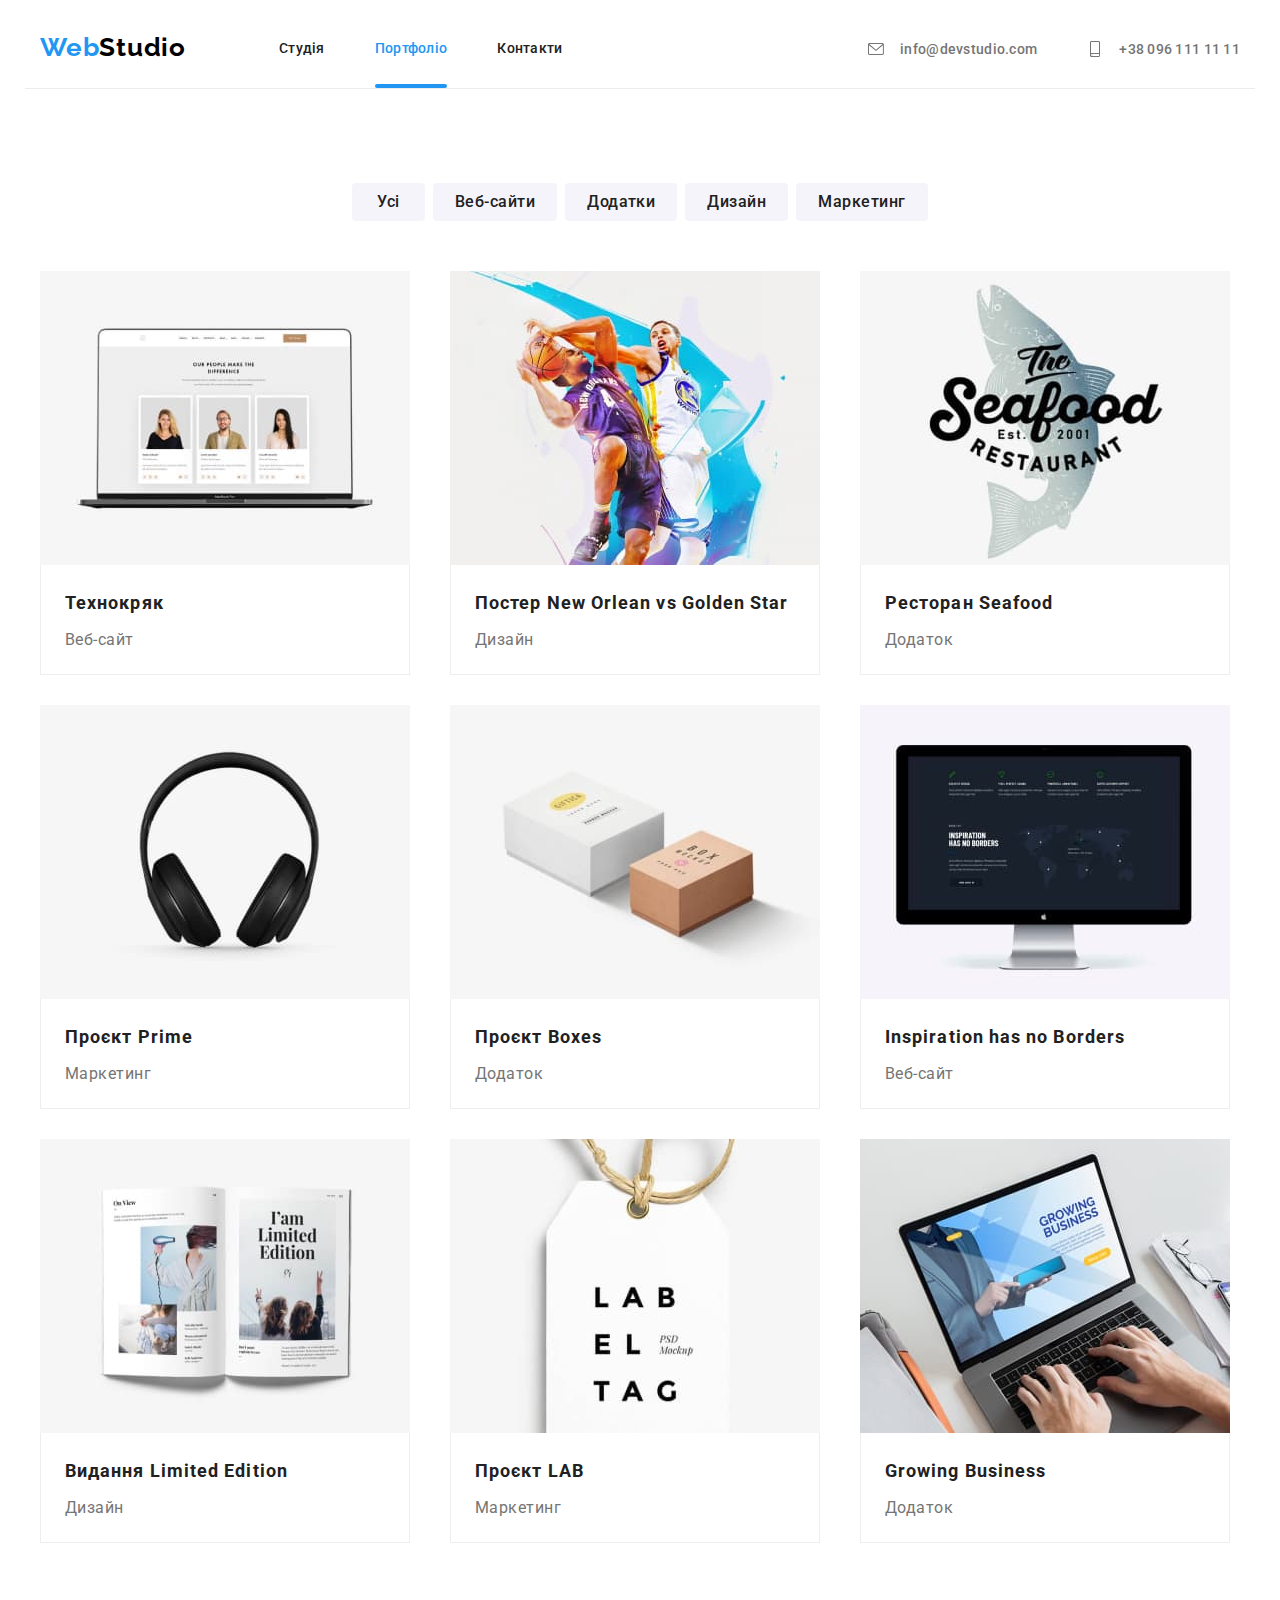
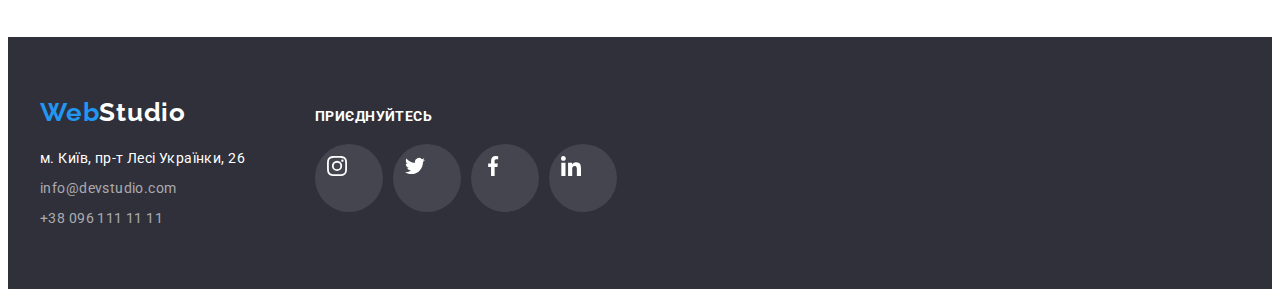
==== portfolio.html @ 4a4458d2 "files added" ====
<!DOCTYPE html>
<html lang="uk">
  <head>
    <meta charset="UTF-8" />
    <meta http-equiv="X-UA-Compatible" content="IE=edge" />
    <meta name="viewport" content="width=device-width, initial-scale=1.0" />
    <title>Портфоліо</title>
    <link rel="preconnect" href="https://fonts.googleapis.com" />
    <link rel="preconnect" href="https://fonts.gstatic.com" crossorigin />
    <link href="https://fonts.googleapis.com/css2?family=Raleway:wght@700&family=Roboto:wght@400;500;700;900&display=swap" rel="stylesheet" />
    <link
      rel="stylesheet"
      href="https://cdnjs.cloudflare.com/ajax/libs/modern-normalize/1.1.0/modern-normalize.min.css"
      integrity="sha512-wpPYUAdjBVSE4KJnH1VR1HeZfpl1ub8YT/NKx4PuQ5NmX2tKuGu6U/JRp5y+Y8XG2tV+wKQpNHVUX03MfMFn9Q=="
      crossorigin="anonymous"
      referrerpolicy="no-referrer"
    />
    <link rel="stylesheet" href="./css/styles.css" />
  </head>
  <body>
    <!-- Header-->
    <header class="header">
      <div class="container container-header">
        <nav>
          <!--Logo-->
          <a href="./index.html" class="links-general header-logo-link"><span class="logo-text-accent">Web</span>Studio</a>
          <!--Browser-->
          <ul class="content-list-general">
            <li><a href="./index.html" class="links-general links-selection header-nav-link">Студія</a></li>
            <li><a href="./portfolio.html" class="links-general links-selection header-nav-link selected-link">Портфоліо</a></li>
            <li><a href="#" class="links-general links-selection header-nav-link">Контакти</a></li>
          </ul>
        </nav>
        <!--Contact links-->
        <ul class="content-list-general">
          <li>
            <a href="mailto:info@devstudio.com" class="links-general links-selection header-adress-link">
              <svg class="header-adress-link-icon">
                <use href="./images/icons.svg#icon-email"></use>
              </svg>
              info@devstudio.com</a
            >
          </li>
          <li>
            <a href="tel:++380961111111" class="links-general links-selection header-adress-link">
              <svg class="header-adress-link-icon">
                <use href="./images/icons.svg#icon-phone"></use>
              </svg>
              +38 096 111 11 11</a
            >
          </li>
        </ul>
      </div>
    </header>
    <!-- Main content-->
    <main class="main-content">
      <!--Content section-->
      <section class="section">
        <div class="container">
          <h1 class="visually-hidden">Наші проєкти</h1>
          <!-- Content filter -->
          <ul class="content-list-general portfolio-filter-list">
            <li class="portfolio-filter-list-item">
              <button type="button" class="btn-general portfolio-filter-btn portfolio-filter-btn-1">Усі</button>
            </li>
            <li class="portfolio-filter-list-item"><button type="button" class="btn-general portfolio-filter-btn">Веб-сайти</button></li>
            <li class="portfolio-filter-list-item"><button type="button" class="btn-general portfolio-filter-btn">Додатки</button></li>
            <li class="portfolio-filter-list-item"><button type="button" class="btn-general portfolio-filter-btn">Дизайн</button></li>
            <li class="portfolio-filter-list-item"><button type="button" class="btn-general portfolio-filter-btn">Маркетинг</button></li>
          </ul>
          <!-- Projects display -->
          <ul class="content-list-general portfolio-list">
            <!-- Технокряк -->
            <li class="portfolio-list-item">
              <a href="#" class="links-general portfolio-item-link">
                <div class="pic-overlay">
                  <img src="./images/technokryak.jpg" alt="Ноутбук з відкритою сторінкою сайту" width="370" height="294" class="image-display" />
                  <p>
                    Ресурс пропонує комплексні пропозиції з різним рівнем функціоналу та сервісів. Все це дозволить відвідувачу отримати вичерпні
                    відомості про компанію чи приватну особу.
                  </p>
                </div>
                <div class="title-text">
                  <h2>Технокряк</h2>
                  <p>Веб-сайт</p>
                </div>
              </a>
            </li>
            <!-- Постер New Orlean vs Golden Star -->
            <li class="portfolio-list-item">
              <a href="#" class="links-general portfolio-item-link">
                <div class="pic-overlay">
                  <img
                    src="./images/new-orlean-vs-golden-star.jpg"
                    alt="Постер із зображенням двох баскетболістів"
                    width="370"
                    height="294"
                    class="image-display"
                  />
                  <p>
                    Ресурс пропонує комплексні пропозиції з різним рівнем функціоналу та сервісів. Все це дозволить відвідувачу отримати вичерпні
                    відомості про компанію чи приватну особу.
                  </p>
                </div>
                <div class="title-text">
                  <h2>Постер New Orlean vs Golden Star</h2>
                  <p>Дизайн</p>
                </div>
              </a>
            </li>
            <!-- Ресторан Seafood -->
            <li class="portfolio-list-item">
              <a href="#" class="links-general portfolio-item-link">
                <div class="pic-overlay">
                  <img src="./images/seafood-resto.jpg" alt="Логотип ресторану морепродуктів" width="370" height="294" class="image-display" />
                  <p>
                    Ресурс пропонує комплексні пропозиції з різним рівнем функціоналу та сервісів. Все це дозволить відвідувачу отримати вичерпні
                    відомості про компанію чи приватну особу.
                  </p>
                </div>
                <div class="title-text">
                  <h2>Ресторан Seafood</h2>
                  <p>Додаток</p>
                </div>
              </a>
            </li>
            <!-- Проєкт Prime -->
            <li class="portfolio-list-item">
              <a href="#" class="links-general portfolio-item-link">
                <div class="pic-overlay">
                  <img src="./images/prime-project.jpg" alt="Ілюстраційне фото навушників" width="370" height="294" class="image-display" />
                  <p>
                    Ресурс пропонує комплексні пропозиції з різним рівнем функціоналу та сервісів. Все це дозволить відвідувачу отримати вичерпні
                    відомості про компанію чи приватну особу.
                  </p>
                </div>
                <div class="title-text">
                  <h2>Проєкт Prime</h2>
                  <p>Маркетинг</p>
                </div>
              </a>
            </li>
            <!-- Проєкт Boxes -->
            <li class="portfolio-list-item">
              <a href="#" class="links-general portfolio-item-link">
                <div class="pic-overlay">
                  <img src="./images/boxes-projects.jpg" alt="Коробки із рекламним маркуванням" width="370" height="294" class="image-display" />
                  <p>
                    Ресурс пропонує комплексні пропозиції з різним рівнем функціоналу та сервісів. Все це дозволить відвідувачу отримати вичерпні
                    відомості про компанію чи приватну особу.
                  </p>
                </div>
                <div class="title-text">
                  <h2>Проєкт Boxes</h2>
                  <p>Додаток</p>
                </div>
              </a>
            </li>
            <!-- Inspiration has no Borders -->
            <li class="portfolio-list-item">
              <a href="#" class="links-general portfolio-item-link">
                <div class="pic-overlay">
                  <img
                    src="./images/inspiration-has-no-borders.jpg"
                    alt="Монітор із відкритою сторінкою сайту"
                    width="370"
                    height="294"
                    class="image-display"
                  />
                  <p>
                    Ресурс пропонує комплексні пропозиції з різним рівнем функціоналу та сервісів. Все це дозволить відвідувачу отримати вичерпні
                    відомості про компанію чи приватну особу.
                  </p>
                </div>
                <div class="title-text">
                  <h2>Inspiration has no Borders</h2>
                  <p>Веб-сайт</p>
                </div>
              </a>
            </li>
            <!-- Видання Limited Edition -->
            <li class="portfolio-list-item">
              <a href="#" class="links-general portfolio-item-link">
                <div class="pic-overlay">
                  <img src="./images/limited-edition-journal.jpg" alt="Розгорнутий журнал" width="370" height="294" class="image-display" />
                  <p>
                    Ресурс пропонує комплексні пропозиції з різним рівнем функціоналу та сервісів. Все це дозволить відвідувачу отримати вичерпні
                    відомості про компанію чи приватну особу.
                  </p>
                </div>
                <div class="title-text">
                  <h2>Видання Limited Edition</h2>
                  <p>Дизайн</p>
                </div>
              </a>
            </li>
            <!-- Проєкт LAB -->
            <li class="portfolio-list-item">
              <a href="#" class="links-general portfolio-item-link">
                <div class="pic-overlay">
                  <img src="./images/lab-project.jpg" alt="Бірка із дизайном бренду" width="370" height="294" class="image-display" />
                  <p>
                    Ресурс пропонує комплексні пропозиції з різним рівнем функціоналу та сервісів. Все це дозволить відвідувачу отримати вичерпні
                    відомості про компанію чи приватну особу.
                  </p>
                </div>
                <div class="title-text">
                  <h2>Проєкт LAB</h2>
                  <p>Маркетинг</p>
                </div>
              </a>
            </li>
            <!-- Growing Business -->
            <li class="portfolio-list-item">
              <a href="#" class="links-general portfolio-item-link">
                <div class="pic-overlay">
                  <img src="./images/growing-business-app.jpg" alt="Людина працює за ноутбуком" width="370" height="294" class="image-display" />
                  <p>
                    Ресурс пропонує комплексні пропозиції з різним рівнем функціоналу та сервісів. Все це дозволить відвідувачу отримати вичерпні
                    відомості про компанію чи приватну особу.
                  </p>
                </div>
                <div class="title-text">
                  <h2>Growing Business</h2>
                  <p>Додаток</p>
                </div>
              </a>
            </li>
          </ul>
        </div>
      </section>
    </main>
    <!--Footer-->
    <footer class="footer">
      <div class="container footer-container">
        <div class="footer-contacts-block">
          <!--Logo-->
          <a href="./index.html" class="links-general footer-logo-text"><span class="logo-text-accent">Web</span>Studio</a>
          <!--Footer info-->
          <address>
            <ul class="content-list-general footer-content-list">
              <li>
                <a
                  href="https://goo.gl/maps/vt1rgCMrE2ZLCeFa9"
                  target="_blank"
                  rel="noopener noreferrer nofollow"
                  class="links-general links-selection footer-adress-link"
                  >м. Київ, пр-т Лесі Українки, 26</a
                >
              </li>
              <li><a href="mailto:info@devstudio.com" class="links-general links-selection footer-contacts-link">info@devstudio.com</a></li>
              <li><a href="tel:++380961111111" class="links-general links-selection footer-contacts-link">+38 096 111 11 11</a></li>
            </ul>
          </address>
        </div>
        <div class="footer-socialmedia-block">
          <p class="footer-socialmedia-claimer">Приєднуйтесь</p>
          <ul class="content-list-general footer-socialmedia-list">
            <li class="footer-socialmedia-list-item">
              <a href="#" aria-label="Посилання на Інстаграм" class="footer-socialmedia-link">
                <svg class="footer-socialmedia-icon">
                  <use href="./images/icons.svg#icon-instagram"></use>
                </svg>
              </a>
            </li>
            <li class="footer-socialmedia-list-item">
              <a href="#" aria-label="Посилання на Твіттер" class="footer-socialmedia-link">
                <svg class="footer-socialmedia-icon">
                  <use href="./images/icons.svg#icon-twitter"></use>
                </svg>
              </a>
            </li>
            <li class="footer-socialmedia-list-item">
              <a href="#" aria-label="Посилання на Фейсбук" class="footer-socialmedia-link">
                <svg class="footer-socialmedia-icon">
                  <use href="./images/icons.svg#icon-facebook"></use>
                </svg>
              </a>
            </li>
            <li class="footer-socialmedia-list-item">
              <a href="#" aria-label="Посилання на Лінкдін" class="footer-socialmedia-link">
                <svg class="footer-socialmedia-icon">
                  <use href="./images/icons.svg#icon-linkedin"></use>
                </svg>
              </a>
            </li>
          </ul>
        </div>
      </div>
    </footer>
  </body>
</html>
---- css/styles.css ----
/* Colors palette: */

:root {
  --txt-logo-black: #000000;
  --white: #ffffff;
  --accent-blue: #2196f3;
  --txt-main: #212121;
  --txt-paragraph-grey: #757575;
  --txt-adress-link-transparent: rgba(255, 255, 255, 0.6);
  --bg-footer: #2f303a;
  --bg-main: #f5f5f5;
  --light-grey: #f5f4fa;
  --color-divider-line: #ececec;
  --color-gallery-item-border: #eeeeee;
  --bg-btn-active: #188ce8;
  --bg-hero-alt: #c4c4c4;
  --icon-grey: #afb1b8;
  --footer-socialmedia-bg: rgba(255, 255, 255, 0.1);
}

/* General */

body {
  font-family: "Roboto", sans-serif;
  color: var(--txt-main);
  line-height: 1;
}
h1,
h2,
h3,
h4,
h5,
h6,
p,
ul {
  margin-top: 0;
  margin-bottom: 0;
}

/* Elements' common styles */
.container {
  width: 1200px;
  margin: 0 auto;
  padding: 0 15px;
}
.section {
  padding-top: 94px;
  padding-bottom: 94px;
}
.section-header {
  padding-bottom: 50px;
  font-weight: 700;
  font-size: 36px;
  line-height: 1.16;
  text-align: center;
  letter-spacing: 0.03em;
}
.content-list-general {
  list-style: none;
  padding-left: 0;
}
.btn-general {
  font-family: inherit;
  text-align: center;
  border-radius: 4px;
  color: var(--txt-main);
  background-color: var(--light-grey);
  cursor: pointer;
  transition: background-color 250ms cubic-bezier(0.4, 0, 0.2, 1);
}
.btn-general:hover,
.btn-general:focus {
  color: var(--white);
  background-color: var(--accent-blue);
}
.links-general {
  color: inherit;
  text-decoration: none;
  transition: color 250ms cubic-bezier(0.4, 0, 0.2, 1);
}
.links-selection:hover,
.links-selection:focus {
  color: var(--accent-blue);
}
.image-display {
  display: block;
}
.visually-hidden {
  position: absolute;
  width: 1px;
  height: 1px;
  margin: -1px;
  border: 0;
  padding: 0;
  white-space: nowrap;
  clip-path: inset(100%);
  clip: rect(0 0 0 0);
  overflow: hidden;
}
/* Logo styles */
.header-logo-link {
  display: block;
  padding-top: 24px;
  padding-bottom: 24px;
  margin-right: 93px;
  font-family: "Raleway";
  font-weight: 700;
  font-size: 26px;
  line-height: 1.19;
  letter-spacing: 0.03em;
  color: var(--txt-logo-black);
}
.footer-logo-text {
  display: inline-block;
  margin-bottom: 20px;
  font-family: "Raleway";
  font-weight: 700;
  font-size: 26px;
  line-height: 1.19;
  letter-spacing: 0.03em;
  color: var(--white);
}
.logo-text-accent {
  font-family: "Raleway";
  font-weight: 700;
  font-size: 26px;
  letter-spacing: 0.03em;
  color: var(--accent-blue);
}

/* Header */
.header {
  background-color: var(--white);
}
.container-header {
  display: flex;
  align-items: center;
  border-bottom: 1px solid var(--color-divider-line);
}
.container-header nav,
.container-header ul {
  display: flex;
}
.container-header ul li:not(:last-child) {
  margin-right: 50px;
}
.container-header > ul {
  margin-left: auto;
}
.header-nav-link {
  display: block;
  padding-top: 32px;
  padding-bottom: 32px;
  font-weight: 500;
  font-size: 14px;
  line-height: 1.143;
  letter-spacing: 0.02em;
  color: var(--txt-main);
}
.selected-link {
  color: var(--accent-blue);
  position: relative;
}
.selected-link::after {
  content: "";
  display: block;
  bottom: 0;
  left: 0;
  position: absolute;
  width: 100%;
  height: 4px;
  border-radius: 3px;
  background-color: var(--accent-blue);
}
.header-adress-link {
  display: inline-flex;
  padding-top: 32px;
  padding-bottom: 31px;
  align-items: center;
  font-weight: 500;
  font-size: 14px;
  line-height: 1.143;
  letter-spacing: 0.02em;
  color: var(--txt-paragraph-grey);
  transition: fill 250ms cubic-bezier(0.4, 0, 0.2, 1);
}
.header-adress-link-icon {
  width: 16px;
  height: 16px;
  margin-right: 16px;
  fill: var(--txt-paragraph-grey);
  transition: fill 250ms cubic-bezier(0.4, 0, 0.2, 1);
}
.header-adress-link:hover .header-adress-link-icon,
.header-adress-link:focus .header-adress-link-icon {
  fill: var(--accent-blue);
}

/* .header-adress-link:nth-child(1):before {
  content: "";
  width: 16px;
  height: 12px;
  margin-right: 10px;
  background-image: url("../images/email-icon.svg");
  background-repeat: no-repeat;
  background-size: contain;
}
.header-adress-link:nth-child(2):before {
  content: "";
  width: 10px;
  height: 16px;
  margin-right: 10px;
  background-image: url("../images/phone-icon.svg");
  background-repeat: no-repeat;
  background-size: contain;
} */

/* Footer */
.footer {
  padding-top: 60px;
  padding-bottom: 60px;
  background-color: var(--bg-footer);
}
.footer-container {
  display: flex;
  align-items: baseline;
}
.footer-contacts-block {
  margin-right: 70px;
}
.footer-content-list {
  font-style: normal;
  font-size: 14px;
  line-height: 1.5;
  letter-spacing: 0.03em;
}
.footer-content-list > li:not(:last-child) {
  margin-bottom: 9px;
}
.footer-adress-link {
  color: var(--white);
}
.footer-contacts-link {
  color: var(--txt-adress-link-transparent);
}
.footer-socialmedia-claimer {
  margin-bottom: 20px;
  font-weight: 700;
  font-size: 14px;
  line-height: 1.143;
  letter-spacing: 0.03em;
  text-transform: uppercase;
  color: var(--white);
}
.footer-socialmedia-list {
  display: flex;
  align-items: center;
}
.footer-socialmedia-link {
  display: block;
  width: 44px;
  height: 44px;
  padding: 12px;
  border-radius: 100%;
  background-color: var(--footer-socialmedia-bg);
  transition: background-color 250ms cubic-bezier(0.4, 0, 0.2, 1);
}
.footer-socialmedia-icon {
  width: 20px;
  height: 20px;
  fill: var(--white);
  transition: fill 250ms cubic-bezier(0.4, 0, 0.2, 1);
}
.footer-socialmedia-list-item + .footer-socialmedia-list-item {
  margin-left: 10px;
}
.footer-socialmedia-link:hover,
.footer-socialmedia-link:focus {
  background-color: var(--accent-blue);
}
.footer-socialmedia-link:hover .footer-socialmedia-icon,
.footer-socialmedia-link:focus .footer-socialmedia-icon {
  fill: var(--white);
}

/* HOME PAGE */

/* Main content*/

/* Hero */
.hero-section {
  padding-top: 200px;
  padding-bottom: 200px;
  max-width: 1600px;
  background-color: var(--bg-hero-alt);
  background-image: linear-gradient(to bottom, rgba(47, 48, 58, 0.4), rgba(47, 48, 58, 0.4)), url("../images/hero-bg-img.jpg");
  background-position: center;
  background-repeat: no-repeat;
  background-size: cover;
  text-align: center;
}
.hero-container {
  width: 696px;
  margin: 0 auto;
}
.hero-header {
  margin-bottom: 30px;
  font-weight: 900;
  font-size: 44px;
  line-height: 1.36;
  letter-spacing: 0.06em;
  text-transform: uppercase;
  color: var(--white);
}
.hero-btn {
  min-width: 216px;
  min-height: 50px;
  border: none;
  padding: 10px 32px;
  background-color: var(--accent-blue);
  font-weight: 700;
  font-size: 16px;
  line-height: 1.88;
  letter-spacing: 0.06em;
  color: var(--white);
  transition: background-color 250ms cubic-bezier(0.4, 0, 0.2, 1), box-shadow 250ms cubic-bezier(0.4, 0, 0.2, 1);
}
.hero-btn:hover,
.hero-btn:focus {
  box-shadow: 0px 4px 4px rgba(0, 0, 0, 0.15);
  background-color: var(--bg-btn-active);
}
/* Priorities */
.priorities-list {
  display: flex;
  flex-wrap: wrap;
}
.priorities-list-item {
  width: calc((100% - 90px) / 4);
}
.priorities-list-item + .priorities-list-item {
  margin-left: 30px;
}
.priorities-list-item > h3 {
  margin-bottom: 10px;
  font-weight: 700;
  font-size: 14px;
  letter-spacing: 0.03em;
  text-transform: uppercase;
}
.priorities-list-item p {
  font-size: 14px;
  line-height: 1.71;
  letter-spacing: 0.03em;
  color: var(--txt-paragraph-grey);
}
.priorities-list-item > div {
  width: 270px;
  height: 120px;
  padding: 25px 100px;
  margin-bottom: 30px;
  background-color: var(--light-grey);
  border-radius: 4px;
  align-items: center;
}
.priorities-list-icon {
  width: 70px;
  height: 70px;
}
/* 
.priorities-list-item::before {
  content: "";
  display: block;
  height: 120px;
  margin-bottom: 30px;
  background-repeat: no-repeat;
  background-position: center;
  background-size: contain;
}
.priorities-list-item:nth-child(1)::before {
  background-image: url(../images/Prior-1.svg);
}
.priorities-list-item:nth-child(2)::before {
  background-image: url(../images/Prior-2.svg);
}
.priorities-list-item:nth-child(3)::before {
  background-image: url(../images/Prior-3.svg);
}
.priorities-list-item:nth-child(4)::before {
  background-image: url(../images/Prior-4.svg);
} */
/* Projects */
.projects {
  padding-top: 0px;
}
.projects-list {
  display: flex;
  flex-wrap: wrap;
}
.projects-list-item {
  position: relative;
  width: calc((100% - 60px) / 3);
}
.projects-list-item + .projects-list-item {
  margin-left: 30px;
}
.projects-list-item > p {
  display: block;
  width: 100%;
  height: 70px;
  padding-top: 27px;
  padding-bottom: 27px;
  position: absolute;
  bottom: 0;
  left: 0;
  text-align: center;
  background-color: rgba(47, 48, 58, 0.8);
  font-weight: 700;
  font-size: 14px;
  line-height: 1.143;
  letter-spacing: 0.03em;
  text-transform: uppercase;
  color: var(--white);
}
/* Staff */
.staff {
  background-color: var(--light-grey);
}
.staff-list {
  display: flex;
  flex-wrap: wrap;
  text-align: center;
}
.staff-list-item {
  width: calc((100% - 90px) / 4);
  background-color: var(--white);
  box-shadow: 0px 1px 3px rgba(0, 0, 0, 0.12), 0px 1px 1px rgba(0, 0, 0, 0.14), 0px 2px 1px rgba(0, 0, 0, 0.2);
  border-radius: 0px 0px 4px 4px;
}
.staff-list-item + .staff-list-item {
  margin-left: 30px;
}
.staff-list-item > h3 {
  margin-top: 30px;
  margin-bottom: 10px;
  font-weight: 500;
  font-size: 16px;
  line-height: 1.19;
  letter-spacing: 0.03em;
}
.staff-list-item p {
  margin-bottom: 16px;
  font-size: 16px;
  line-height: 1.19;
  letter-spacing: 0.03em;
  color: var(--txt-paragraph-grey);
}
.staff-socialmedia-list {
  display: flex;
  justify-content: center;
  align-items: center;
  margin-bottom: 30px;
}
.socialmedia-link {
  display: block;
  width: 44px;
  height: 44px;
  padding: 12px;
  border-radius: 100%;
  background-color: transparent;
  transition: background-color 250ms cubic-bezier(0.4, 0, 0.2, 1);
}
.socialmedia-list-icon {
  width: 20px;
  height: 20px;
  fill: var(--icon-grey);
  transition: fill 250ms cubic-bezier(0.4, 0, 0.2, 1);
}
.socialmedia-list-item + .socialmedia-list-item {
  margin-left: 10px;
}
.socialmedia-link:hover,
.socialmedia-link:focus {
  background-color: var(--accent-blue);
}
.socialmedia-link:hover .socialmedia-list-icon,
.socialmedia-link:focus .socialmedia-list-icon {
  fill: var(--white);
}

/* Clients */
.clients-list {
  display: flex;
  justify-content: space-between;
  align-items: center;
}
.clients-list-link {
  display: block;
  width: 170px;
  padding: 16px 32px;
  align-items: center;
  border: 1px solid var(--icon-grey);
  border-radius: 4px;
  transition: border-color 250ms cubic-bezier(0.4, 0, 0.2, 1);
}
.clients-list-icon {
  width: 106px;
  height: 60px;
  fill: var(--icon-grey);
  transition: fill 250ms cubic-bezier(0.4, 0, 0.2, 1);
}
.clients-list-link:hover {
  border-color: var(--accent-blue);
}
.clients-list-link:focus {
  border-color: var(--accent-blue);
}
.clients-list-link:hover .clients-list-icon {
  fill: var(--accent-blue);
}
.clients-list-link:focus .clients-list-icon {
  fill: var(--accent-blue);
}

/* Modal-window */
.modal-overlay {
  width: 100vw;
  height: 100vh;
  display: block;
  position: fixed;
  top: 0;
  left: 0;
  background-color: rgba(0, 0, 0, 0.2);
  opacity: 1;
  transition: opacity 250ms cubic-bezier(0.4, 0, 0.2, 1);
}
.modal-window {
  display: block;
  min-width: 528px;
  min-height: 581px;
  padding: 8px;
  position: absolute;
  top: 50%;
  left: 50%;
  background-color: var(--white);
  box-shadow: 0px 1px 3px rgba(0, 0, 0, 0.12), 0px 1px 1px rgba(0, 0, 0, 0.14), 0px 2px 1px rgba(0, 0, 0, 0.2);
  border-radius: 4px;
  transform: translate(-50%, -50%) scale(1);
  transition: transform 250ms cubic-bezier(0.4, 0, 0.2, 1);
}
.modal-window > button {
  display: block;
  width: 30px;
  height: 30px;
  padding: 6px;
  position: absolute;
  top: 8px;
  right: 8px;
  background-color: var(--white);
  border: 1px solid rgba(0, 0, 0, 0.1);
  border-radius: 100%;
  cursor: pointer;
}
.modal-close-btn {
  display: block;
  width: 18px;
  height: 18px;
  position: absolute;
  top: 50%;
  left: 50%;
  transform: translate(-50%, -50%);
}
.modal-overlay.is-hidden {
  opacity: 0;
  visibility: hidden;
  pointer-events: none;
}
.modal-overlay.is-hidden .modal-window {
  transform: translate(-50%, -50%) scale(2);
}

/* PORTFOLIO PAGE */

/* Portfolio filter buttons */
.portfolio-filter-list {
  margin-bottom: 50px;
  display: flex;
  flex-wrap: wrap;
  justify-content: center;
}
.portfolio-filter-list-item + .portfolio-filter-list-item {
  margin-left: 8px;
}
.portfolio-filter-btn {
  padding: 6px 22px;
  border: none;
  font-weight: 500;
  font-size: 16px;
  line-height: 1.625;
  letter-spacing: 0.03em;
  transition: background-color 250ms cubic-bezier(0.4, 0, 0.2, 1), box-shadow 250ms cubic-bezier(0.4, 0, 0.2, 1);
}
.portfolio-filter-btn:hover,
.portfolio-filter-btn:focus {
  background-color: #2196f3;
  box-shadow: 0px 3px 1px rgba(0, 0, 0, 0.1), 0px 1px 2px rgba(0, 0, 0, 0.08), 0px 2px 2px rgba(0, 0, 0, 0.12);
}
.portfolio-filter-btn-1 {
  padding-left: 25px;
  padding-right: 25px;
}
/* Portfolio main content */

.portfolio-list {
  display: flex;
  flex-wrap: wrap;
}
.portfolio-list-item {
  width: calc((100% - 60px) / 3);
  margin-bottom: 30px;
  margin-right: 30px;
}
.portfolio-list-item:nth-child(3n) {
  margin-right: 0;
}
.portfolio-list-item:nth-last-child(-n + 3) {
  margin-bottom: 0;
}
.portfolio-list-item h2 {
  margin-bottom: 4px;
  font-weight: 700;
  font-size: 18px;
  line-height: 2;
  letter-spacing: 0.06em;
}
.portfolio-list-item p {
  font-size: 16px;
  line-height: 1.88;
  letter-spacing: 0.03em;
  color: var(--txt-paragraph-grey);
}
.portfolio-item-link .title-text {
  padding-left: 24px;
  padding-top: 20px;
  padding-bottom: 19px;
  background-color: var(--white);
  border-right: 1px solid var(--color-gallery-item-border);
  border-left: 1px solid var(--color-gallery-item-border);
  border-bottom: 1px solid var(--color-gallery-item-border);
}
.portfolio-item-link {
  display: inline-block;
  transition: box-shadow 250ms cubic-bezier(0.4, 0, 0.2, 1);
}
.portfolio-item-link .pic-overlay {
  position: relative;
  overflow: hidden;
}
.pic-overlay > p {
  display: block;
  width: 100%;
  height: 100%;
  padding: 63px 24px;
  position: absolute;
  bottom: 0;
  left: 0;
  align-items: center;
  background-color: rgba(33, 150, 243, 0.9);
  font-size: 18px;
  line-height: 1.56;
  letter-spacing: 0.03em;
  color: var(--white);
  transform: translateY(100%);
  transition: transform 250ms cubic-bezier(0.4, 0, 0.2, 1), opacity 250ms cubic-bezier(0.4, 0, 0.2, 1);
  opacity: 0;
}
.portfolio-item-link:hover,
.portfolio-item-link:focus {
  box-shadow: 0px 1px 1px rgba(0, 0, 0, 0.12), 0px 4px 4px rgba(0, 0, 0, 0.06), 1px 4px 6px rgba(0, 0, 0, 0.16);
}
.portfolio-item-link:hover .pic-overlay > p,
.portfolio-item-link:focus .pic-overlay > p {
  transform: translateY(0);
  opacity: 1;
}
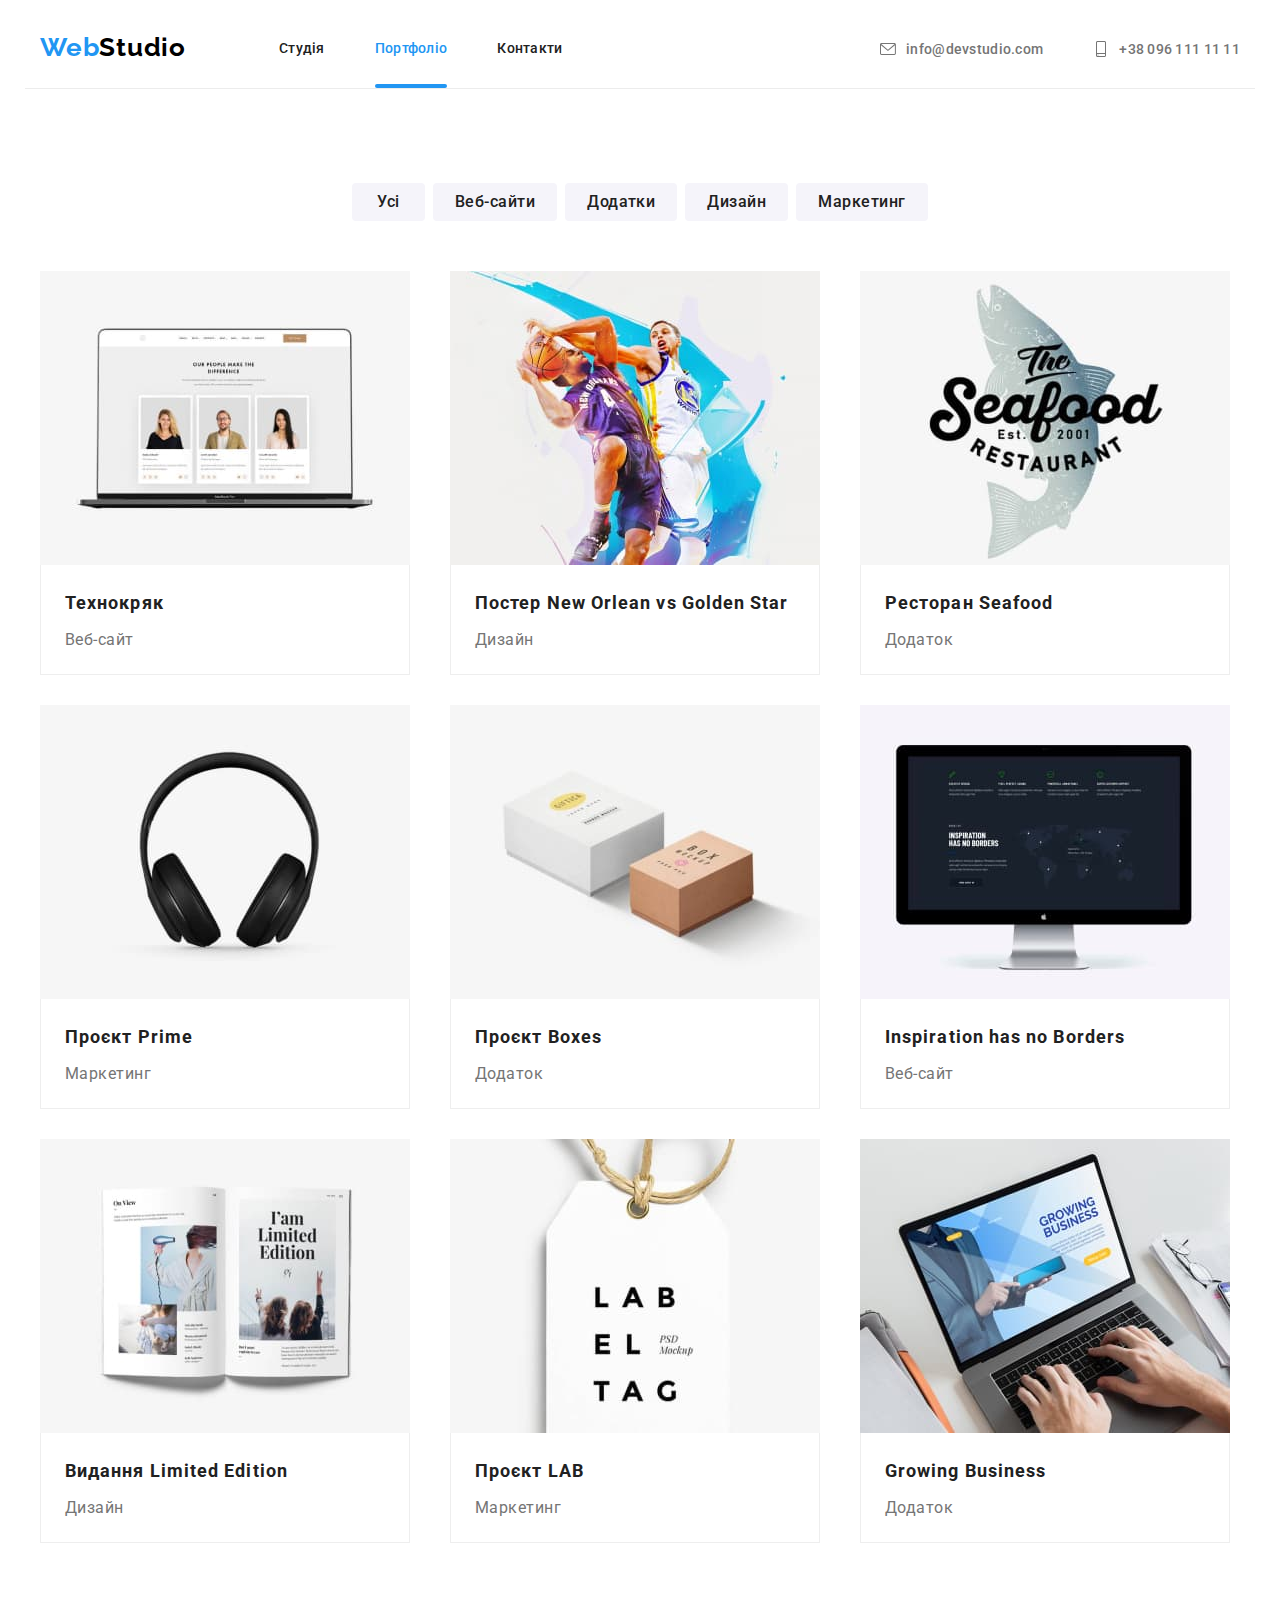
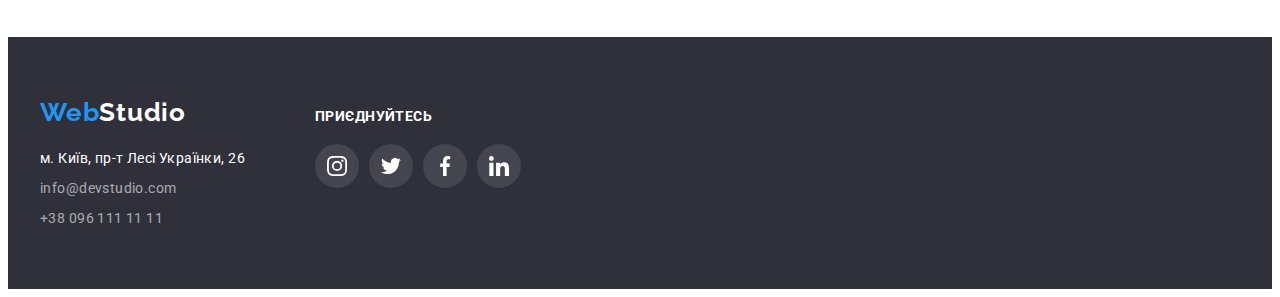
==== commit 3bcf1081: "subscription form input styles added" ====
--- a/portfolio.html
+++ b/portfolio.html
@@ -7,7 +7,10 @@
     <title>Портфоліо</title>
     <link rel="preconnect" href="https://fonts.googleapis.com" />
     <link rel="preconnect" href="https://fonts.gstatic.com" crossorigin />
-    <link href="https://fonts.googleapis.com/css2?family=Raleway:wght@700&family=Roboto:wght@400;500;700;900&display=swap" rel="stylesheet" />
+    <link
+      href="https://fonts.googleapis.com/css2?family=Raleway:wght@700&family=Roboto:wght@400;500;700;900&display=swap"
+      rel="stylesheet"
+    />
     <link
       rel="stylesheet"
       href="https://cdnjs.cloudflare.com/ajax/libs/modern-normalize/1.1.0/modern-normalize.min.css"
@@ -23,18 +26,39 @@
       <div class="container container-header">
         <nav>
           <!--Logo-->
-          <a href="./index.html" class="links-general header-logo-link"><span class="logo-text-accent">Web</span>Studio</a>
+          <a href="./index.html" class="links-general header-logo-link"
+            ><span class="logo-text-accent">Web</span>Studio</a
+          >
           <!--Browser-->
           <ul class="content-list-general">
-            <li><a href="./index.html" class="links-general links-selection header-nav-link">Студія</a></li>
-            <li><a href="./portfolio.html" class="links-general links-selection header-nav-link selected-link">Портфоліо</a></li>
-            <li><a href="#" class="links-general links-selection header-nav-link">Контакти</a></li>
+            <li>
+              <a
+                href="./index.html"
+                class="links-general links-selection header-nav-link"
+                >Студія</a
+              >
+            </li>
+            <li>
+              <a
+                href="./portfolio.html"
+                class="links-general links-selection header-nav-link selected-link"
+                >Портфоліо</a
+              >
+            </li>
+            <li>
+              <a href="#" class="links-general links-selection header-nav-link"
+                >Контакти</a
+              >
+            </li>
           </ul>
         </nav>
         <!--Contact links-->
         <ul class="content-list-general">
           <li>
-            <a href="mailto:info@devstudio.com" class="links-general links-selection header-adress-link">
+            <a
+              href="mailto:info@devstudio.com"
+              class="links-general links-selection header-adress-link"
+            >
               <svg class="header-adress-link-icon">
                 <use href="./images/icons.svg#icon-email"></use>
               </svg>
@@ -42,7 +66,10 @@
             >
           </li>
           <li>
-            <a href="tel:++380961111111" class="links-general links-selection header-adress-link">
+            <a
+              href="tel:++380961111111"
+              class="links-general links-selection header-adress-link"
+            >
               <svg class="header-adress-link-icon">
                 <use href="./images/icons.svg#icon-phone"></use>
               </svg>
@@ -61,12 +88,33 @@
           <!-- Content filter -->
           <ul class="content-list-general portfolio-filter-list">
             <li class="portfolio-filter-list-item">
-              <button type="button" class="btn-general portfolio-filter-btn portfolio-filter-btn-1">Усі</button>
-            </li>
-            <li class="portfolio-filter-list-item"><button type="button" class="btn-general portfolio-filter-btn">Веб-сайти</button></li>
-            <li class="portfolio-filter-list-item"><button type="button" class="btn-general portfolio-filter-btn">Додатки</button></li>
-            <li class="portfolio-filter-list-item"><button type="button" class="btn-general portfolio-filter-btn">Дизайн</button></li>
-            <li class="portfolio-filter-list-item"><button type="button" class="btn-general portfolio-filter-btn">Маркетинг</button></li>
+              <button
+                type="button"
+                class="btn-general portfolio-filter-btn portfolio-filter-btn-1"
+              >
+                Усі
+              </button>
+            </li>
+            <li class="portfolio-filter-list-item">
+              <button type="button" class="btn-general portfolio-filter-btn">
+                Веб-сайти
+              </button>
+            </li>
+            <li class="portfolio-filter-list-item">
+              <button type="button" class="btn-general portfolio-filter-btn">
+                Додатки
+              </button>
+            </li>
+            <li class="portfolio-filter-list-item">
+              <button type="button" class="btn-general portfolio-filter-btn">
+                Дизайн
+              </button>
+            </li>
+            <li class="portfolio-filter-list-item">
+              <button type="button" class="btn-general portfolio-filter-btn">
+                Маркетинг
+              </button>
+            </li>
           </ul>
           <!-- Projects display -->
           <ul class="content-list-general portfolio-list">
@@ -74,10 +122,17 @@
             <li class="portfolio-list-item">
               <a href="#" class="links-general portfolio-item-link">
                 <div class="pic-overlay">
-                  <img src="./images/technokryak.jpg" alt="Ноутбук з відкритою сторінкою сайту" width="370" height="294" class="image-display" />
-                  <p>
-                    Ресурс пропонує комплексні пропозиції з різним рівнем функціоналу та сервісів. Все це дозволить відвідувачу отримати вичерпні
-                    відомості про компанію чи приватну особу.
+                  <img
+                    src="./images/technokryak.jpg"
+                    alt="Ноутбук з відкритою сторінкою сайту"
+                    width="370"
+                    height="294"
+                    class="image-display"
+                  />
+                  <p>
+                    Ресурс пропонує комплексні пропозиції з різним рівнем
+                    функціоналу та сервісів. Все це дозволить відвідувачу
+                    отримати вичерпні відомості про компанію чи приватну особу.
                   </p>
                 </div>
                 <div class="title-text">
@@ -98,8 +153,9 @@
                     class="image-display"
                   />
                   <p>
-                    Ресурс пропонує комплексні пропозиції з різним рівнем функціоналу та сервісів. Все це дозволить відвідувачу отримати вичерпні
-                    відомості про компанію чи приватну особу.
+                    Ресурс пропонує комплексні пропозиції з різним рівнем
+                    функціоналу та сервісів. Все це дозволить відвідувачу
+                    отримати вичерпні відомості про компанію чи приватну особу.
                   </p>
                 </div>
                 <div class="title-text">
@@ -112,10 +168,17 @@
             <li class="portfolio-list-item">
               <a href="#" class="links-general portfolio-item-link">
                 <div class="pic-overlay">
-                  <img src="./images/seafood-resto.jpg" alt="Логотип ресторану морепродуктів" width="370" height="294" class="image-display" />
-                  <p>
-                    Ресурс пропонує комплексні пропозиції з різним рівнем функціоналу та сервісів. Все це дозволить відвідувачу отримати вичерпні
-                    відомості про компанію чи приватну особу.
+                  <img
+                    src="./images/seafood-resto.jpg"
+                    alt="Логотип ресторану морепродуктів"
+                    width="370"
+                    height="294"
+                    class="image-display"
+                  />
+                  <p>
+                    Ресурс пропонує комплексні пропозиції з різним рівнем
+                    функціоналу та сервісів. Все це дозволить відвідувачу
+                    отримати вичерпні відомості про компанію чи приватну особу.
                   </p>
                 </div>
                 <div class="title-text">
@@ -128,10 +191,17 @@
             <li class="portfolio-list-item">
               <a href="#" class="links-general portfolio-item-link">
                 <div class="pic-overlay">
-                  <img src="./images/prime-project.jpg" alt="Ілюстраційне фото навушників" width="370" height="294" class="image-display" />
-                  <p>
-                    Ресурс пропонує комплексні пропозиції з різним рівнем функціоналу та сервісів. Все це дозволить відвідувачу отримати вичерпні
-                    відомості про компанію чи приватну особу.
+                  <img
+                    src="./images/prime-project.jpg"
+                    alt="Ілюстраційне фото навушників"
+                    width="370"
+                    height="294"
+                    class="image-display"
+                  />
+                  <p>
+                    Ресурс пропонує комплексні пропозиції з різним рівнем
+                    функціоналу та сервісів. Все це дозволить відвідувачу
+                    отримати вичерпні відомості про компанію чи приватну особу.
                   </p>
                 </div>
                 <div class="title-text">
@@ -144,10 +214,17 @@
             <li class="portfolio-list-item">
               <a href="#" class="links-general portfolio-item-link">
                 <div class="pic-overlay">
-                  <img src="./images/boxes-projects.jpg" alt="Коробки із рекламним маркуванням" width="370" height="294" class="image-display" />
-                  <p>
-                    Ресурс пропонує комплексні пропозиції з різним рівнем функціоналу та сервісів. Все це дозволить відвідувачу отримати вичерпні
-                    відомості про компанію чи приватну особу.
+                  <img
+                    src="./images/boxes-projects.jpg"
+                    alt="Коробки із рекламним маркуванням"
+                    width="370"
+                    height="294"
+                    class="image-display"
+                  />
+                  <p>
+                    Ресурс пропонує комплексні пропозиції з різним рівнем
+                    функціоналу та сервісів. Все це дозволить відвідувачу
+                    отримати вичерпні відомості про компанію чи приватну особу.
                   </p>
                 </div>
                 <div class="title-text">
@@ -168,8 +245,9 @@
                     class="image-display"
                   />
                   <p>
-                    Ресурс пропонує комплексні пропозиції з різним рівнем функціоналу та сервісів. Все це дозволить відвідувачу отримати вичерпні
-                    відомості про компанію чи приватну особу.
+                    Ресурс пропонує комплексні пропозиції з різним рівнем
+                    функціоналу та сервісів. Все це дозволить відвідувачу
+                    отримати вичерпні відомості про компанію чи приватну особу.
                   </p>
                 </div>
                 <div class="title-text">
@@ -182,10 +260,17 @@
             <li class="portfolio-list-item">
               <a href="#" class="links-general portfolio-item-link">
                 <div class="pic-overlay">
-                  <img src="./images/limited-edition-journal.jpg" alt="Розгорнутий журнал" width="370" height="294" class="image-display" />
-                  <p>
-                    Ресурс пропонує комплексні пропозиції з різним рівнем функціоналу та сервісів. Все це дозволить відвідувачу отримати вичерпні
-                    відомості про компанію чи приватну особу.
+                  <img
+                    src="./images/limited-edition-journal.jpg"
+                    alt="Розгорнутий журнал"
+                    width="370"
+                    height="294"
+                    class="image-display"
+                  />
+                  <p>
+                    Ресурс пропонує комплексні пропозиції з різним рівнем
+                    функціоналу та сервісів. Все це дозволить відвідувачу
+                    отримати вичерпні відомості про компанію чи приватну особу.
                   </p>
                 </div>
                 <div class="title-text">
@@ -198,10 +283,17 @@
             <li class="portfolio-list-item">
               <a href="#" class="links-general portfolio-item-link">
                 <div class="pic-overlay">
-                  <img src="./images/lab-project.jpg" alt="Бірка із дизайном бренду" width="370" height="294" class="image-display" />
-                  <p>
-                    Ресурс пропонує комплексні пропозиції з різним рівнем функціоналу та сервісів. Все це дозволить відвідувачу отримати вичерпні
-                    відомості про компанію чи приватну особу.
+                  <img
+                    src="./images/lab-project.jpg"
+                    alt="Бірка із дизайном бренду"
+                    width="370"
+                    height="294"
+                    class="image-display"
+                  />
+                  <p>
+                    Ресурс пропонує комплексні пропозиції з різним рівнем
+                    функціоналу та сервісів. Все це дозволить відвідувачу
+                    отримати вичерпні відомості про компанію чи приватну особу.
                   </p>
                 </div>
                 <div class="title-text">
@@ -214,10 +306,17 @@
             <li class="portfolio-list-item">
               <a href="#" class="links-general portfolio-item-link">
                 <div class="pic-overlay">
-                  <img src="./images/growing-business-app.jpg" alt="Людина працює за ноутбуком" width="370" height="294" class="image-display" />
-                  <p>
-                    Ресурс пропонує комплексні пропозиції з різним рівнем функціоналу та сервісів. Все це дозволить відвідувачу отримати вичерпні
-                    відомості про компанію чи приватну особу.
+                  <img
+                    src="./images/growing-business-app.jpg"
+                    alt="Людина працює за ноутбуком"
+                    width="370"
+                    height="294"
+                    class="image-display"
+                  />
+                  <p>
+                    Ресурс пропонує комплексні пропозиції з різним рівнем
+                    функціоналу та сервісів. Все це дозволить відвідувачу
+                    отримати вичерпні відомості про компанію чи приватну особу.
                   </p>
                 </div>
                 <div class="title-text">
@@ -235,7 +334,9 @@
       <div class="container footer-container">
         <div class="footer-contacts-block">
           <!--Logo-->
-          <a href="./index.html" class="links-general footer-logo-text"><span class="logo-text-accent">Web</span>Studio</a>
+          <a href="./index.html" class="links-general footer-logo-text"
+            ><span class="logo-text-accent">Web</span>Studio</a
+          >
           <!--Footer info-->
           <address>
             <ul class="content-list-general footer-content-list">
@@ -248,37 +349,65 @@
                   >м. Київ, пр-т Лесі Українки, 26</a
                 >
               </li>
-              <li><a href="mailto:info@devstudio.com" class="links-general links-selection footer-contacts-link">info@devstudio.com</a></li>
-              <li><a href="tel:++380961111111" class="links-general links-selection footer-contacts-link">+38 096 111 11 11</a></li>
+              <li>
+                <a
+                  href="mailto:info@devstudio.com"
+                  class="links-general links-selection footer-contacts-link"
+                  >info@devstudio.com</a
+                >
+              </li>
+              <li>
+                <a
+                  href="tel:++380961111111"
+                  class="links-general links-selection footer-contacts-link"
+                  >+38 096 111 11 11</a
+                >
+              </li>
             </ul>
           </address>
         </div>
         <div class="footer-socialmedia-block">
-          <p class="footer-socialmedia-claimer">Приєднуйтесь</p>
+          <p class="footer-claimer">Приєднуйтесь</p>
           <ul class="content-list-general footer-socialmedia-list">
             <li class="footer-socialmedia-list-item">
-              <a href="#" aria-label="Посилання на Інстаграм" class="footer-socialmedia-link">
+              <a
+                href="#"
+                aria-label="Посилання на Інстаграм"
+                class="footer-socialmedia-link"
+              >
                 <svg class="footer-socialmedia-icon">
                   <use href="./images/icons.svg#icon-instagram"></use>
                 </svg>
               </a>
             </li>
             <li class="footer-socialmedia-list-item">
-              <a href="#" aria-label="Посилання на Твіттер" class="footer-socialmedia-link">
+              <a
+                href="#"
+                aria-label="Посилання на Твіттер"
+                class="footer-socialmedia-link"
+              >
                 <svg class="footer-socialmedia-icon">
                   <use href="./images/icons.svg#icon-twitter"></use>
                 </svg>
               </a>
             </li>
             <li class="footer-socialmedia-list-item">
-              <a href="#" aria-label="Посилання на Фейсбук" class="footer-socialmedia-link">
+              <a
+                href="#"
+                aria-label="Посилання на Фейсбук"
+                class="footer-socialmedia-link"
+              >
                 <svg class="footer-socialmedia-icon">
                   <use href="./images/icons.svg#icon-facebook"></use>
                 </svg>
               </a>
             </li>
             <li class="footer-socialmedia-list-item">
-              <a href="#" aria-label="Посилання на Лінкдін" class="footer-socialmedia-link">
+              <a
+                href="#"
+                aria-label="Посилання на Лінкдін"
+                class="footer-socialmedia-link"
+              >
                 <svg class="footer-socialmedia-icon">
                   <use href="./images/icons.svg#icon-linkedin"></use>
                 </svg>
--- a/css/styles.css
+++ b/css/styles.css
@@ -48,7 +48,7 @@
   padding-bottom: 94px;
 }
 .section-header {
-  padding-bottom: 50px;
+  margin-bottom: 50px;
   font-weight: 700;
   font-size: 36px;
   line-height: 1.16;
@@ -187,7 +187,7 @@
 .header-adress-link-icon {
   width: 16px;
   height: 16px;
-  margin-right: 16px;
+  margin-right: 10px;
   fill: var(--txt-paragraph-grey);
   transition: fill 250ms cubic-bezier(0.4, 0, 0.2, 1);
 }
@@ -243,7 +243,10 @@
 .footer-contacts-link {
   color: var(--txt-adress-link-transparent);
 }
-.footer-socialmedia-claimer {
+.footer-socialmedia-block {
+  margin-right: 93px;
+}
+.footer-claimer {
   margin-bottom: 20px;
   font-weight: 700;
   font-size: 14px;
@@ -257,10 +260,11 @@
   align-items: center;
 }
 .footer-socialmedia-link {
-  display: block;
+  display: flex;
+  justify-content: center;
+  align-items: center;
   width: 44px;
   height: 44px;
-  padding: 12px;
   border-radius: 100%;
   background-color: var(--footer-socialmedia-bg);
   transition: background-color 250ms cubic-bezier(0.4, 0, 0.2, 1);
@@ -282,18 +286,66 @@
 .footer-socialmedia-link:focus .footer-socialmedia-icon {
   fill: var(--white);
 }
-
+.subscription-form input {
+  width: 358px;
+  height: 50px;
+  padding: 15px 16px;
+  border: 1px solid rgba(255, 255, 255, 0.3);
+  border-radius: 4px;
+  filter: drop-shadow(0px 4px 4px rgba(0, 0, 0, 0.15));
+  background-color: transparent;
+}
+.subscription-form input[placeholder] {
+  font-size: 16px;
+  line-height: 1.25;
+  letter-spacing: 0.03em;
+  color: rgba(255, 255, 255, 0.6);
+}
+.submit-btn {
+  display: inline-flex;
+  justify-content: center;
+  align-items: center;
+  margin-left: 12px;
+  min-width: 200px;
+  min-height: 50px;
+  border: none;
+  border-radius: 4px;
+  padding: 10px;
+  background-color: var(--accent-blue);
+  font-weight: 700;
+  font-size: 16px;
+  line-height: 1.88;
+  letter-spacing: 0.06em;
+  color: var(--white);
+  text-align: center;
+  transition: background-color 250ms cubic-bezier(0.4, 0, 0.2, 1);
+}
+.submit-btn:hover,
+.submit-btn:focus {
+  background-color: var(--bg-btn-active);
+}
+.submit-btn > svg {
+  width: 24px;
+  height: 24px;
+  margin-left: 10px;
+}
 /* HOME PAGE */
 
 /* Main content*/
 
 /* Hero */
+
 .hero-section {
   padding-top: 200px;
   padding-bottom: 200px;
   max-width: 1600px;
   background-color: var(--bg-hero-alt);
-  background-image: linear-gradient(to bottom, rgba(47, 48, 58, 0.4), rgba(47, 48, 58, 0.4)), url("../images/hero-bg-img.jpg");
+  background-image: linear-gradient(
+      to bottom,
+      rgba(47, 48, 58, 0.4),
+      rgba(47, 48, 58, 0.4)
+    ),
+    url("../images/hero-bg-img.jpg");
   background-position: center;
   background-repeat: no-repeat;
   background-size: cover;
@@ -316,14 +368,17 @@
   min-width: 216px;
   min-height: 50px;
   border: none;
-  padding: 10px 32px;
+  border-radius: 4px;
+  padding: 10px;
   background-color: var(--accent-blue);
   font-weight: 700;
   font-size: 16px;
   line-height: 1.88;
   letter-spacing: 0.06em;
   color: var(--white);
-  transition: background-color 250ms cubic-bezier(0.4, 0, 0.2, 1), box-shadow 250ms cubic-bezier(0.4, 0, 0.2, 1);
+  text-align: center;
+  transition: background-color 250ms cubic-bezier(0.4, 0, 0.2, 1),
+    box-shadow 250ms cubic-bezier(0.4, 0, 0.2, 1);
 }
 .hero-btn:hover,
 .hero-btn:focus {
@@ -331,6 +386,7 @@
   background-color: var(--bg-btn-active);
 }
 /* Priorities */
+
 .priorities-list {
   display: flex;
   flex-wrap: wrap;
@@ -355,9 +411,11 @@
   color: var(--txt-paragraph-grey);
 }
 .priorities-list-item > div {
+  display: flex;
+  justify-content: center;
+  align-items: center;
   width: 270px;
   height: 120px;
-  padding: 25px 100px;
   margin-bottom: 30px;
   background-color: var(--light-grey);
   border-radius: 4px;
@@ -389,6 +447,7 @@
 .priorities-list-item:nth-child(4)::before {
   background-image: url(../images/Prior-4.svg);
 } */
+
 /* Projects */
 .projects {
   padding-top: 0px;
@@ -407,7 +466,7 @@
 .projects-list-item > p {
   display: block;
   width: 100%;
-  height: 70px;
+  min-height: 70px;
   padding-top: 27px;
   padding-bottom: 27px;
   position: absolute;
@@ -423,6 +482,7 @@
   color: var(--white);
 }
 /* Staff */
+
 .staff {
   background-color: var(--light-grey);
 }
@@ -434,21 +494,24 @@
 .staff-list-item {
   width: calc((100% - 90px) / 4);
   background-color: var(--white);
-  box-shadow: 0px 1px 3px rgba(0, 0, 0, 0.12), 0px 1px 1px rgba(0, 0, 0, 0.14), 0px 2px 1px rgba(0, 0, 0, 0.2);
+  box-shadow: 0px 1px 3px rgba(0, 0, 0, 0.12), 0px 1px 1px rgba(0, 0, 0, 0.14),
+    0px 2px 1px rgba(0, 0, 0, 0.2);
   border-radius: 0px 0px 4px 4px;
 }
 .staff-list-item + .staff-list-item {
   margin-left: 30px;
 }
-.staff-list-item > h3 {
-  margin-top: 30px;
+.staff-member-descr {
+  padding: 30px 15px;
+}
+.staff-member-descr > h3 {
   margin-bottom: 10px;
   font-weight: 500;
   font-size: 16px;
   line-height: 1.19;
   letter-spacing: 0.03em;
 }
-.staff-list-item p {
+.staff-member-descr > p {
   margin-bottom: 16px;
   font-size: 16px;
   line-height: 1.19;
@@ -459,13 +522,13 @@
   display: flex;
   justify-content: center;
   align-items: center;
-  margin-bottom: 30px;
 }
 .socialmedia-link {
-  display: block;
+  display: flex;
+  justify-content: center;
+  align-items: center;
   width: 44px;
   height: 44px;
-  padding: 12px;
   border-radius: 100%;
   background-color: transparent;
   transition: background-color 250ms cubic-bezier(0.4, 0, 0.2, 1);
@@ -489,16 +552,18 @@
 }
 
 /* Clients */
+
 .clients-list {
   display: flex;
   justify-content: space-between;
   align-items: center;
 }
 .clients-list-link {
-  display: block;
+  display: flex;
+  justify-content: center;
+  align-items: center;
   width: 170px;
-  padding: 16px 32px;
-  align-items: center;
+  min-height: 92px;
   border: 1px solid var(--icon-grey);
   border-radius: 4px;
   transition: border-color 250ms cubic-bezier(0.4, 0, 0.2, 1);
@@ -543,7 +608,8 @@
   top: 50%;
   left: 50%;
   background-color: var(--white);
-  box-shadow: 0px 1px 3px rgba(0, 0, 0, 0.12), 0px 1px 1px rgba(0, 0, 0, 0.14), 0px 2px 1px rgba(0, 0, 0, 0.2);
+  box-shadow: 0px 1px 3px rgba(0, 0, 0, 0.12), 0px 1px 1px rgba(0, 0, 0, 0.14),
+    0px 2px 1px rgba(0, 0, 0, 0.2);
   border-radius: 4px;
   transform: translate(-50%, -50%) scale(1);
   transition: transform 250ms cubic-bezier(0.4, 0, 0.2, 1);
@@ -598,12 +664,14 @@
   font-size: 16px;
   line-height: 1.625;
   letter-spacing: 0.03em;
-  transition: background-color 250ms cubic-bezier(0.4, 0, 0.2, 1), box-shadow 250ms cubic-bezier(0.4, 0, 0.2, 1);
+  transition: background-color 250ms cubic-bezier(0.4, 0, 0.2, 1),
+    box-shadow 250ms cubic-bezier(0.4, 0, 0.2, 1);
 }
 .portfolio-filter-btn:hover,
 .portfolio-filter-btn:focus {
   background-color: #2196f3;
-  box-shadow: 0px 3px 1px rgba(0, 0, 0, 0.1), 0px 1px 2px rgba(0, 0, 0, 0.08), 0px 2px 2px rgba(0, 0, 0, 0.12);
+  box-shadow: 0px 3px 1px rgba(0, 0, 0, 0.1), 0px 1px 2px rgba(0, 0, 0, 0.08),
+    0px 2px 2px rgba(0, 0, 0, 0.12);
 }
 .portfolio-filter-btn-1 {
   padding-left: 25px;
@@ -640,9 +708,7 @@
   color: var(--txt-paragraph-grey);
 }
 .portfolio-item-link .title-text {
-  padding-left: 24px;
-  padding-top: 20px;
-  padding-bottom: 19px;
+  padding: 20px 24px 19px 24px;
   background-color: var(--white);
   border-right: 1px solid var(--color-gallery-item-border);
   border-left: 1px solid var(--color-gallery-item-border);
@@ -670,16 +736,18 @@
   line-height: 1.56;
   letter-spacing: 0.03em;
   color: var(--white);
+  opacity: 0;
   transform: translateY(100%);
-  transition: transform 250ms cubic-bezier(0.4, 0, 0.2, 1), opacity 250ms cubic-bezier(0.4, 0, 0.2, 1);
-  opacity: 0;
+  transition: transform 250ms cubic-bezier(0.4, 0, 0.2, 1),
+    opacity 250ms cubic-bezier(0.4, 0, 0.2, 1);
 }
 .portfolio-item-link:hover,
 .portfolio-item-link:focus {
-  box-shadow: 0px 1px 1px rgba(0, 0, 0, 0.12), 0px 4px 4px rgba(0, 0, 0, 0.06), 1px 4px 6px rgba(0, 0, 0, 0.16);
+  box-shadow: 0px 1px 1px rgba(0, 0, 0, 0.12), 0px 4px 4px rgba(0, 0, 0, 0.06),
+    1px 4px 6px rgba(0, 0, 0, 0.16);
 }
 .portfolio-item-link:hover .pic-overlay > p,
 .portfolio-item-link:focus .pic-overlay > p {
+  opacity: 1;
   transform: translateY(0);
-  opacity: 1;
-}
+}
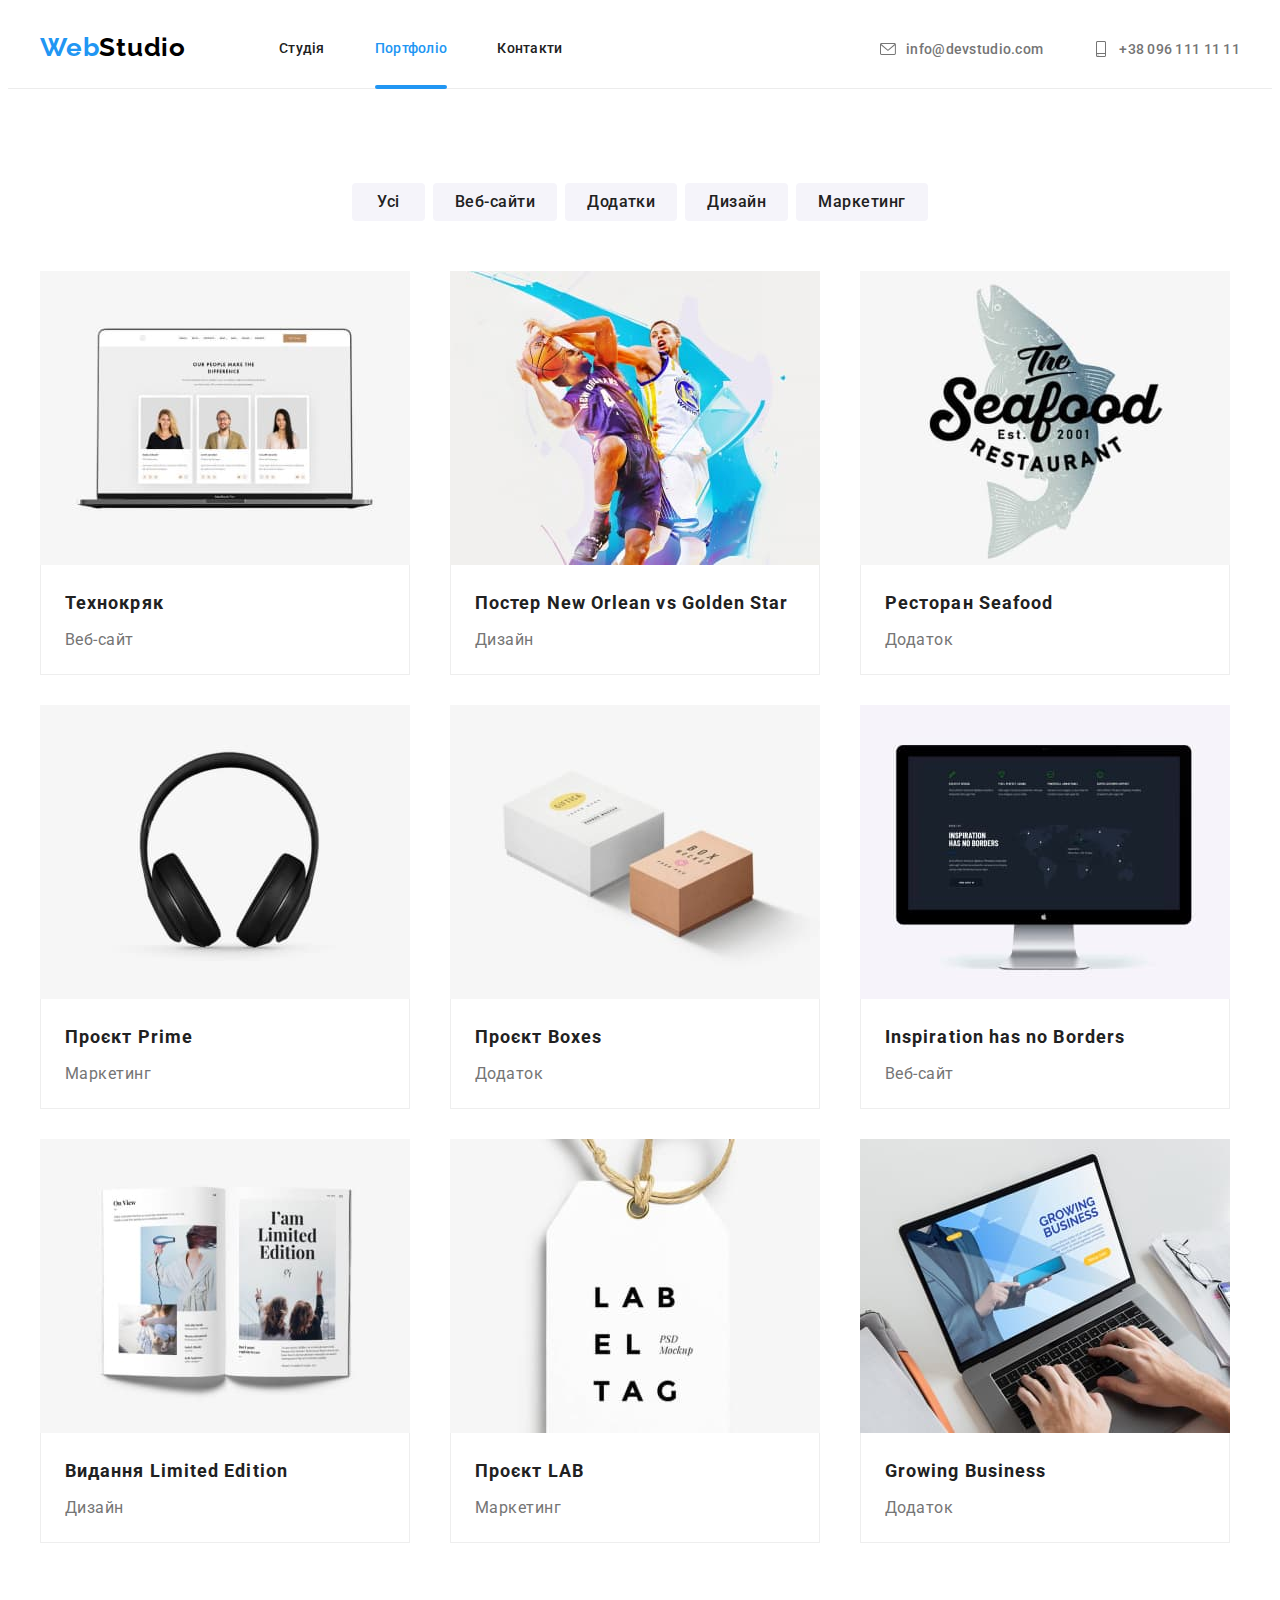
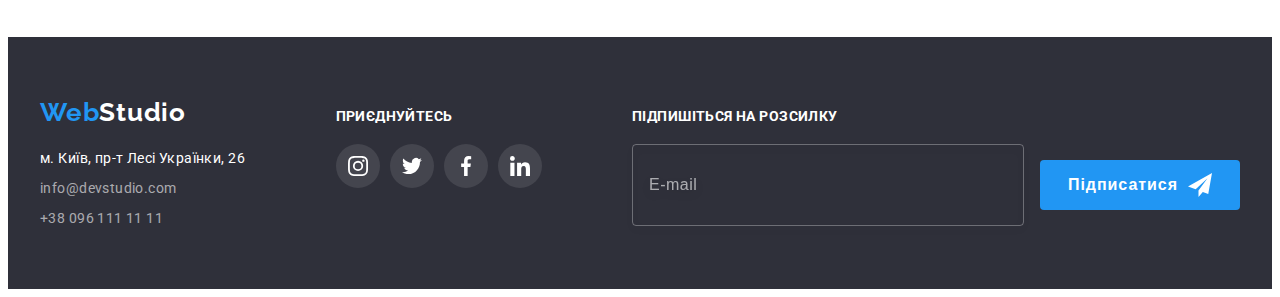
==== commit e55cbd37: "portfolio footer content changed" ====
--- a/portfolio.html
+++ b/portfolio.html
@@ -415,6 +415,25 @@
             </li>
           </ul>
         </div>
+        <div class="footer-subscription-block">
+          <p class="footer-claimer">Підпишіться на розсилку</p>
+          <form action="javascript:void(0);" class="subscription-form">
+            <label for="subsctiption">
+              <input
+                type="email"
+                id="subsctiption"
+                name="subsctiption"
+                placeholder="E-mail"
+                required
+              />
+            </label>
+            <button type="submit" class="btn-genera submit-btn">
+              Підписатися<svg class="footer-socialmedia-icon">
+                <use href="./images/icons.svg#icon-send"></use>
+              </svg>
+            </button>
+          </form>
+        </div>
       </div>
     </footer>
   </body>
--- a/css/styles.css
+++ b/css/styles.css
@@ -44,6 +44,7 @@
   padding: 0 15px;
 }
 .section {
+  min-width: 1200px;
   padding-top: 94px;
   padding-bottom: 94px;
 }
@@ -130,12 +131,13 @@
 
 /* Header */
 .header {
+  min-width: 1200px;
   background-color: var(--white);
+  border-bottom: 1px solid var(--color-divider-line);
 }
 .container-header {
   display: flex;
   align-items: center;
-  border-bottom: 1px solid var(--color-divider-line);
 }
 .container-header nav,
 .container-header ul {
@@ -167,6 +169,7 @@
   bottom: 0;
   left: 0;
   position: absolute;
+  transform: translateY(1px);
   width: 100%;
   height: 4px;
   border-radius: 3px;
@@ -182,7 +185,7 @@
   line-height: 1.143;
   letter-spacing: 0.02em;
   color: var(--txt-paragraph-grey);
-  transition: fill 250ms cubic-bezier(0.4, 0, 0.2, 1);
+  transition: color 250ms cubic-bezier(0.4, 0, 0.2, 1);
 }
 .header-adress-link-icon {
   width: 16px;
@@ -217,16 +220,15 @@
 
 /* Footer */
 .footer {
+  min-width: 1200px;
   padding-top: 60px;
   padding-bottom: 60px;
   background-color: var(--bg-footer);
 }
 .footer-container {
   display: flex;
+  justify-content: space-between;
   align-items: baseline;
-}
-.footer-contacts-block {
-  margin-right: 70px;
 }
 .footer-content-list {
   font-style: normal;
@@ -242,9 +244,6 @@
 }
 .footer-contacts-link {
   color: var(--txt-adress-link-transparent);
-}
-.footer-socialmedia-block {
-  margin-right: 93px;
 }
 .footer-claimer {
   margin-bottom: 20px;
@@ -295,7 +294,7 @@
   filter: drop-shadow(0px 4px 4px rgba(0, 0, 0, 0.15));
   background-color: transparent;
 }
-.subscription-form input[placeholder] {
+.subscription-form input::placeholder {
   font-size: 16px;
   line-height: 1.25;
   letter-spacing: 0.03em;
@@ -336,6 +335,7 @@
 /* Hero */
 
 .hero-section {
+  min-width: 1200px;
   padding-top: 200px;
   padding-bottom: 200px;
   max-width: 1600px;
@@ -599,11 +599,18 @@
   opacity: 1;
   transition: opacity 250ms cubic-bezier(0.4, 0, 0.2, 1);
 }
+.modal-overlay.is-hidden {
+  opacity: 0;
+  visibility: hidden;
+  pointer-events: none;
+}
+.modal-overlay.is-hidden .modal-window {
+  transform: translate(-50%, -50%) scale(2);
+}
 .modal-window {
-  display: block;
-  min-width: 528px;
+  width: 528px;
   min-height: 581px;
-  padding: 8px;
+  padding: 40px;
   position: absolute;
   top: 50%;
   left: 50%;
@@ -614,37 +621,150 @@
   transform: translate(-50%, -50%) scale(1);
   transition: transform 250ms cubic-bezier(0.4, 0, 0.2, 1);
 }
-.modal-window > button {
-  display: block;
+.modal-close-btn {
   width: 30px;
   height: 30px;
-  padding: 6px;
   position: absolute;
   top: 8px;
   right: 8px;
+  display: flex;
+  justify-content: center;
+  align-items: center;
   background-color: var(--white);
   border: 1px solid rgba(0, 0, 0, 0.1);
   border-radius: 100%;
   cursor: pointer;
 }
-.modal-close-btn {
-  display: block;
+.modal-close-btn-icon {
   width: 18px;
   height: 18px;
+  transition: fill 250ms cubic-bezier(0.4, 0, 0.2, 1);
+}
+.modal-close-btn:hover .modal-close-btn-icon,
+.modal-close-btn:focus .modal-close-btn-icon {
+  fill: var(--accent-blue);
+}
+.modal-form {
+  display: flex;
+  flex-direction: column;
+  justify-content: center;
+  align-items: flex-start;
+  font-size: 12px;
+  line-height: 1.17;
+  letter-spacing: 0.01em;
+  color: var(--txt-paragraph-grey);
+}
+.modal-form > p {
+  align-self: center;
+  margin-bottom: 12px;
+  font-weight: 700;
+  font-size: 20px;
+  line-height: 1.15;
+  text-align: center;
+  letter-spacing: 0.03em;
+  color: var(--txt-main);
+}
+.modal-form-input-wrapper {
+  width: 100%;
+  margin-top: 4px;
+  margin-bottom: 10px;
+  position: relative;
+  display: flex;
+}
+.modal-form-input {
+  width: 100%;
+  height: 40px;
+  padding: 12px 12px 12px 12px;
+  text-indent: 30px;
+  border: 1px solid rgba(33, 33, 33, 0.2);
+  border-radius: 4px;
+  outline: none;
+  font-size: 14px;
+  line-height: 1.714;
+  letter-spacing: 0.03em;
+  color: var(--txt-main);
+  transition: border-color 250ms cubic-bezier(0.4, 0, 0.2, 1);
+}
+.modal-form-icon-wrapper {
+  width: 18px;
+  height: 18px;
+  display: flex;
+  justify-content: center;
+  align-items: center;
   position: absolute;
   top: 50%;
-  left: 50%;
-  transform: translate(-50%, -50%);
-}
-.modal-overlay.is-hidden {
-  opacity: 0;
-  visibility: hidden;
-  pointer-events: none;
-}
-.modal-overlay.is-hidden .modal-window {
-  transform: translate(-50%, -50%) scale(2);
-}
-
+  left: 12px;
+  transform: translateY(-50%);
+}
+.modal-form-icon {
+  fill: var(--txt-main);
+  transition: fill 250ms cubic-bezier(0.4, 0, 0.2, 1);
+}
+.modal-form-icon.user {
+  width: 12px;
+  height: 12px;
+}
+.modal-form-icon.phone {
+  width: 13px;
+  height: 13px;
+}
+.modal-form-icon.email {
+  width: 15px;
+  height: 12px;
+}
+.modal-form-textarea {
+  width: 100%;
+  max-height: 120px;
+  padding: 12px 16px;
+  margin-top: 4px;
+  margin-bottom: 20px;
+  overflow: scroll;
+  resize: none;
+  border: 1px solid rgba(33, 33, 33, 0.2);
+  border-radius: 4px;
+  outline: none;
+  font-size: 14px;
+  line-height: 1.714;
+  letter-spacing: 0.03em;
+  color: var(--txt-main);
+  transition: border-color 250ms cubic-bezier(0.4, 0, 0.2, 1);
+}
+.modal-form-textarea::placeholder {
+  font-size: 12px;
+  line-height: 1.167;
+  letter-spacing: 0.01em;
+  color: rgba(117, 117, 117, 0.5);
+}
+.modal-form-input:hover ~ .modal-form-icon-wrapper > svg,
+.modal-form-input:focus ~ .modal-form-icon-wrapper > svg {
+  fill: var(--accent-blue);
+}
+.modal-form-input:hover,
+.modal-form-input:focus,
+.modal-form-textarea:hover,
+.modal-form-textarea:focus {
+  border-color: var(--accent-blue);
+}
+.modal-checkbox-wrapper {
+  margin-bottom: 30px;
+  align-self: center;
+}
+.modal-checkbox-label {
+  font-size: 14px;
+  line-height: 1.714;
+  letter-spacing: 0.03em;
+}
+.modal-checkbox-label input {
+  margin-right: 7px;
+}
+.modal-checkbox-label a {
+  text-decoration-line: underline;
+  color: var(--accent-blue);
+}
+.modal-form > button {
+  align-self: center;
+  margin: 0;
+}
 /* PORTFOLIO PAGE */
 
 /* Portfolio filter buttons */
@@ -665,11 +785,11 @@
   line-height: 1.625;
   letter-spacing: 0.03em;
   transition: background-color 250ms cubic-bezier(0.4, 0, 0.2, 1),
+    color 250ms cubic-bezier(0.4, 0, 0.2, 1),
     box-shadow 250ms cubic-bezier(0.4, 0, 0.2, 1);
 }
 .portfolio-filter-btn:hover,
 .portfolio-filter-btn:focus {
-  background-color: #2196f3;
   box-shadow: 0px 3px 1px rgba(0, 0, 0, 0.1), 0px 1px 2px rgba(0, 0, 0, 0.08),
     0px 2px 2px rgba(0, 0, 0, 0.12);
 }
